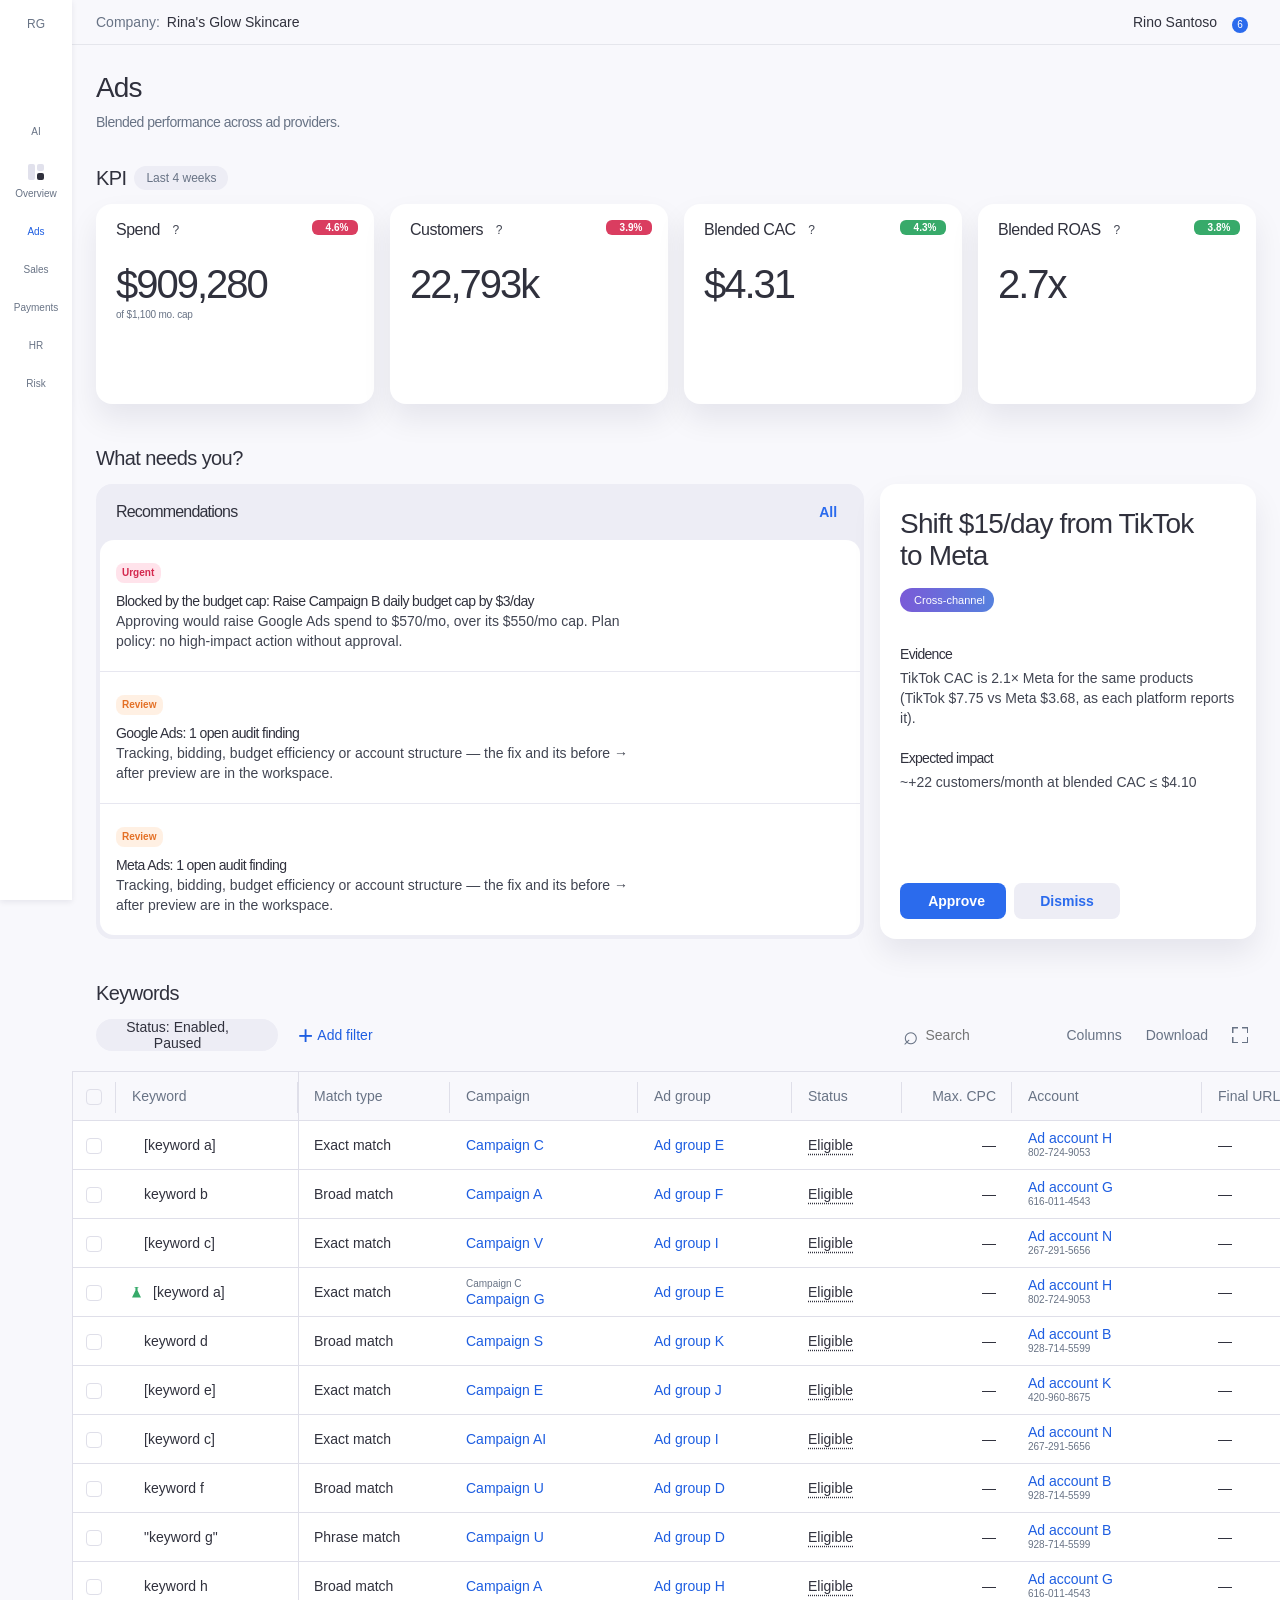
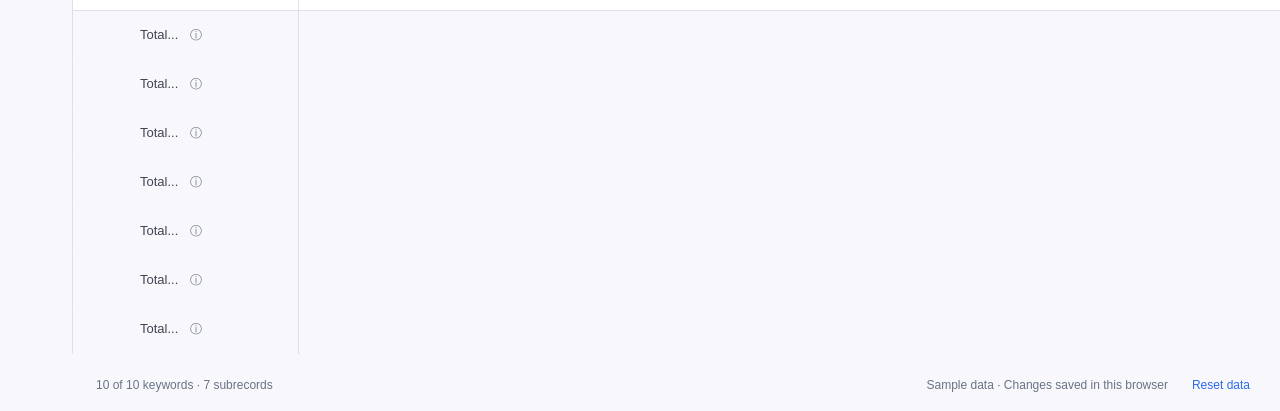
==== index.html @ 24019def "Add files via upload" ====
<!doctype html>
<html lang="en">
<head><meta charset="utf-8"><meta name="viewport" content="width=device-width, initial-scale=1"><meta name="theme-color" content="#f8f8fc"><title>Ads · Rina's Glow Skincare</title><link rel="stylesheet" href="styles.css"><link rel="stylesheet" href="themes.css"><link rel="stylesheet" href="variant.css"></head>
<body class="layout-fixed">
<aside class="sidebar" aria-label="Main navigation">
  <div class="brand"><img src="assets/imgEllipse3.svg" data-light-src="assets/imgEllipse3.svg" data-dark-src="assets/dark/imgEllipse3.svg" alt=""><span>RG</span></div>
  <div class="sidebar-company"><p>Rina's Glow Skincare</p><span>Partner Portal</span></div>
  <button class="rail-toggle" aria-label="Expand navigation" aria-expanded="false" aria-controls="main-navigation"><img src="assets/imgFrame49.svg" data-light-src="assets/imgFrame49.svg" data-dark-src="assets/dark/imgFrame49.svg" alt=""></button>
  <img class="rail-rule compact-rule" src="assets/imgVector14.svg" data-light-src="assets/imgVector14.svg" data-dark-src="assets/dark/imgVector14.svg" alt="">
  <img class="rail-rule expanded-rule" src="assets/menu-divider.svg" data-light-src="assets/menu-divider.svg" data-dark-src="assets/dark/menu-divider.svg" alt="">
  <nav id="main-navigation"><button data-section="AI"><img src="assets/imgAi1.svg" data-light-src="assets/imgAi1.svg" data-dark-src="assets/dark/imgAi1.svg" alt=""><span>AI</span></button><button data-section="Overview"><span class="overview-icon"><i></i><i></i><i></i></span><span>Overview</span></button><button class="active" aria-current="page" data-section="Ads"><img src="assets/imgAds1.svg" data-light-src="assets/imgAds1.svg" data-dark-src="assets/dark/imgAds1.svg" alt=""><span>Ads</span></button><button data-section="Sales"><img src="assets/imgSales1.svg" data-light-src="assets/imgSales1.svg" data-dark-src="assets/dark/imgSales1.svg" alt=""><span>Sales</span></button><button data-section="Payments"><img src="assets/imgPayments1.svg" data-light-src="assets/imgPayments1.svg" data-dark-src="assets/dark/imgPayments1.svg" alt=""><span>Payments</span></button><button data-section="HR"><img src="assets/imgHr1.svg" data-light-src="assets/imgHr1.svg" data-dark-src="assets/dark/imgHr1.svg" alt=""><span>HR</span></button><button data-section="Risk"><img src="assets/imgRisk1.svg" data-light-src="assets/imgRisk1.svg" data-dark-src="assets/dark/imgRisk1.svg" alt=""><span>Risk</span></button></nav>
</aside>
<div class="app">
<header class="topbar"><div class="topbar-inner"><button class="company" id="company"><span>Company:</span> Rina's Glow Skincare <img src="assets/imgVector13.svg" alt=""></button><div class="account-tools"><button id="profile"><img src="assets/imgFrame59.svg" alt=""><span>Rino Santoso</span><img src="assets/imgFrame61.svg" alt=""></button><button id="notifications" class="notification" aria-label="Notifications, 6 unread"><img src="assets/imgNotifications1.svg" alt=""><span>6</span></button><button id="theme" aria-label="Switch color theme"><img src="assets/imgSun1.svg" alt=""></button></div></div></header>
<main>
<div class="content">
  <div class="page-title"><h1>Ads</h1><p>Blended performance across ad providers.</p></div>
  <section class="kpi-section" aria-labelledby="kpi-title"><div class="section-heading"><h2 id="kpi-title">KPI</h2><span class="period">Last 4 weeks</span></div><div class="kpi-grid" id="kpis"></div></section>
  <section class="needs-section" aria-labelledby="needs-title"><h2 id="needs-title">What needs you?</h2><div class="needs-grid">
    <article class="recommendations"><header><h3>Recommendations</h3><button class="text-button" id="all-recommendations">All <img src="assets/imgVector6.svg" alt=""></button></header><div class="recommendation-list">
      <button class="recommendation" data-recommendation="0"><span class="badge urgent"><img src="assets/imgIcMExclamationFilled.svg" alt="">Urgent</span><strong>Blocked by the budget cap: Raise Campaign B daily budget cap by $3/day</strong><p>Approving would raise Google Ads spend to $570/mo, over its $550/mo cap. Plan policy: no high-impact action without approval.</p></button>
      <button class="recommendation" data-recommendation="1"><span class="badge review"><img src="assets/imgIcMExclamationFilled1.svg" alt="">Review</span><strong>Google Ads: 1 open audit finding</strong><p>Tracking, bidding, budget efficiency or account structure — the fix and its before → after preview are in the workspace.</p></button>
      <button class="recommendation" data-recommendation="2"><span class="badge review"><img src="assets/imgIcMExclamationFilled2.svg" alt="">Review</span><strong>Meta Ads: 1 open audit finding</strong><p>Tracking, bidding, budget efficiency or account structure — the fix and its before → after preview are in the workspace.</p></button>
    </div></article>
    <article class="proposal"><h3>Shift $15/day from TikTok to Meta</h3><span class="cross-channel"><img src="assets/imgGroup.svg" alt="">Cross-channel</span><div class="proposal-copy"><h4>Evidence</h4><p>TikTok CAC is 2.1× Meta for the same products (TikTok $7.75 vs Meta $3.68, as each platform reports it).</p><h4>Expected impact</h4><p>~+22 customers/month at blended CAC ≤ $4.10</p></div><div class="proposal-actions" id="proposal-actions"><button class="primary" id="approve"><img src="assets/imgVector11.svg" alt="">Approve</button><button class="secondary" id="dismiss">Dismiss</button></div></article>
  </div></section>
</div>
<section class="keywords" id="keywords" aria-labelledby="keywords-title">
  <div class="keywords-heading"><h2 id="keywords-title">Keywords</h2><span id="result-count" aria-live="polite"></span></div>
  <div class="table-toolbar"><div class="filter-tools"><span class="filter-chip" id="status-chip"><button id="status-filter">Status: Enabled, Paused</button><button id="remove-status" aria-label="Remove status filter"><img src="assets/filter-remove.svg" alt=""></button></span><button class="chip" id="add-filter"><span class="plus">+</span> Add filter</button><span id="filter-chips"></span></div><div class="table-tools"><label class="search"><span aria-hidden="true">⌕</span><input type="search" id="search" aria-label="Search keywords" placeholder="Search"></label><button id="columns" title="Choose columns">Columns</button><button id="download" title="Download filtered rows as CSV">Download</button><button id="expand" aria-label="Expand table" title="Expand table"><span class="expand-icon" aria-hidden="true"></span></button></div></div>
  <div class="bulk-bar" id="bulk-bar" hidden><strong id="selection-count"></strong><button data-bulk="Enabled">Enable</button><button data-bulk="Paused">Pause</button><button id="clear-selection">Clear selection</button></div>
  <div class="table-scroll" tabindex="0" role="region" aria-label="Keywords table, scroll horizontally to see all columns"><table id="keyword-table"><caption class="sr-only">Advertising keywords and performance, transcribed from the supplied table.</caption><colgroup id="table-cols"></colgroup><thead id="table-head"></thead><tbody id="table-body"></tbody></table></div>
  <footer class="table-footer"><span id="table-count"></span><span>Sample data · Changes saved in this browser</span><button id="reset">Reset data</button></footer>
</section>
</main>
</div>
<dialog id="dialog"><div class="dialog-heading"><h2 id="dialog-title"></h2><button id="dialog-close" aria-label="Close dialog">×</button></div><div id="dialog-content"></div></dialog><div id="toast" role="status" hidden></div>
<script src="data.js"></script><script src="app.js"></script>
</body></html>
---- styles.css ----
@font-face{font-family:Onest;src:url('assets/onest-400.ttf') format('truetype');font-weight:400;font-display:swap}@font-face{font-family:Onest;src:url('assets/onest-500.ttf') format('truetype');font-weight:500;font-display:swap}@font-face{font-family:Onest;src:url('assets/onest-600.ttf') format('truetype');font-weight:600;font-display:swap}
:root{--bg:#f8f8fc;--card:#fff;--accent:#ededf5;--ink:#30313d;--muted:#687385;--secondary:#414552;--blue:#2b6bed;--line:#e7e7f0;--rail:72px;--shadow:0 15px 30px rgba(8,16,52,.08)}*{box-sizing:border-box}body{margin:0;font-family:Onest,Arial,sans-serif;font-size:14px;color:var(--ink);background:var(--bg)}button,input,select{font:inherit}button{border:0;color:inherit;background:none;cursor:pointer}button:disabled{cursor:default;opacity:.45}button:focus-visible,a:focus-visible,input:focus-visible,select:focus-visible,[tabindex]:focus-visible{outline:2px solid var(--blue);outline-offset:3px}button:hover{filter:brightness(.97)}h1,h2,h3,h4,p{margin:0}h1{font-size:28px;line-height:32px;font-weight:500;letter-spacing:-.84px}h2{font-size:20px;line-height:28px;font-weight:500;letter-spacing:-.6px}img{display:block;max-width:none}button{display:inline-flex;align-items:center;justify-content:center;gap:7px}button.text-button{color:var(--blue);font-weight:600;padding:6px 0}.sidebar{position:fixed;z-index:30;inset:0 auto 0 0;width:var(--rail);background:var(--card);box-shadow:0 2px 6px #08103414;display:flex;align-items:center;flex-direction:column}.brand{position:relative;margin:8px 0 12px;width:32px;height:32px;display:grid;place-items:center}.brand img{position:absolute;inset:0}.brand span{position:relative;font-size:12px;font-weight:500;color:var(--muted)}.rail-toggle{padding:0;width:32px;height:24px}.rail-rule{margin-top:20px}.sidebar nav{width:100%;display:flex;flex-direction:column;gap:22px;margin-top:26px}.sidebar nav button{flex-direction:column;gap:4px;width:100%;padding:0;color:var(--muted);font-size:10px;font-weight:500;line-height:12px}.sidebar nav button.active{color:#1e5ee1}.overview-icon{position:relative;width:24px;height:24px}.overview-icon i{position:absolute;background:#dfdfeb;border-radius:2px;width:7px;height:7px;left:13px;top:4px}.overview-icon i:first-child{height:16px;left:4px}.overview-icon i:last-child{top:13px;background:#30313d}.app{margin-left:var(--rail);min-width:0}.topbar{height:44px;padding:0 16px 0 24px;display:flex;align-items:center;justify-content:space-between;box-shadow:0 1px 0 #08103414}.company{padding:0;font-weight:500;white-space:nowrap}.company>span{color:var(--muted)}.company>img{margin-left:3px}.account-tools{display:flex;align-items:center;gap:20px}.account-tools button{padding:0}.notification{position:relative}.notification>span{position:absolute;right:-4px;top:-5px;background:var(--blue);border-radius:8px;color:#fff;font-size:10px;line-height:16px;min-width:16px}.content{padding:28px 24px 0;width:100%}.page-title p{margin-top:8px;font-size:14px;line-height:20px;color:var(--muted);letter-spacing:-.5px}.kpi-section{margin-top:32px}.section-heading{display:flex;align-items:center;gap:8px;margin-bottom:12px}.period{border-radius:12px;background:var(--accent);padding:4px 12px;font-size:12px;line-height:16px;font-weight:500;color:var(--muted)}.kpi-grid{display:grid;grid-template-columns:repeat(4,minmax(0,1fr));gap:16px}.kpi{position:relative;overflow:hidden;height:200px;background:var(--card);border-radius:16px;box-shadow:var(--shadow);padding:16px 20px}.kpi-label{font-size:16px;font-weight:500;line-height:20px;letter-spacing:-.48px;display:flex;gap:6px;align-items:center}.info{position:relative;padding:0;width:20px;height:20px;font-size:12px;color:#717981}.info img{position:absolute;inset:0}.info span{position:relative}.kpi-value{margin-top:24px;font-size:40px;font-weight:400;line-height:40px;letter-spacing:-2px;white-space:nowrap}.kpi-note{font-size:10px;line-height:14px;letter-spacing:-.2px;font-weight:500;color:var(--muted);margin-top:4px}.delta{position:absolute;top:16px;right:16px;display:flex;align-items:center;justify-content:center;gap:4px;border-radius:6px;width:46px;padding:2px;background:#37aa6a;color:white;font-size:10px;font-weight:600}.delta.negative{background:#da3d60}.delta.negative img{transform:scaleY(-1)}.kpi-chart{position:absolute;left:0;top:129px;width:282px;height:151px;transform:scaleX(var(--graph-scale,1));transform-origin:left top;pointer-events:none}.kpi-chart img{position:absolute;top:0;left:0}.kpi-chart img.line{top:-1px}.kpi-chart.reverse{transform:scaleX(calc(-1 * var(--graph-scale,1)));transform-origin:center top;left:calc((100% - 282px)/2)}.plot-button{position:absolute;right:16px;bottom:16px;font-size:12px;font-weight:600;color:var(--blue);padding:0;line-height:20px}.needs-section{margin-top:40px}.needs-section>h2{margin-bottom:12px}.needs-grid{display:grid;grid-template-columns:2.043fr 1fr;gap:16px}.recommendations{padding:0 4px 4px;background:var(--accent);border-radius:16px;overflow:hidden;min-height:446px}.recommendations header{height:56px;display:flex;align-items:center;justify-content:space-between;padding:0 16px}.recommendations h3{font-size:16px;line-height:20px;letter-spacing:-.8px;font-weight:500}.recommendation-list{background:var(--card);border-radius:14px;overflow:hidden}.recommendation{display:block;text-align:left;width:100%;min-height:128px;padding:20px 16px;border-bottom:1px solid var(--line)}.recommendation:last-child{border:0}.recommendation strong{display:block;font-size:14px;font-weight:500;line-height:20px;letter-spacing:-.6px;margin-top:8px;max-width:650px}.recommendation p{font-size:14px;line-height:20px;color:var(--secondary);max-width:520px}.badge{display:inline-flex;align-items:center;padding:0 7px 0 4px;border-radius:8px;gap:2px;line-height:20px;font-size:10px;font-weight:600}.urgent{background:#ff508429;color:#d4284e}.review{background:#ffa25029;color:#e47026}.proposal{min-height:442px;padding:24px 20px 20px;background:var(--card);border-radius:16px;box-shadow:var(--shadow);display:flex;flex-direction:column;align-items:flex-start}.proposal>h3{font-size:28px;line-height:32px;font-weight:500;letter-spacing:-.84px;max-width:310px}.cross-channel{display:inline-flex;align-items:center;gap:5px;background:linear-gradient(90deg,#7a5bd7,#5681de);color:#fff;border-radius:12px;font-size:11px;line-height:24px;padding:0 9px;margin-top:16px}.proposal-copy{margin-top:32px;font-size:14px;line-height:20px}.proposal h4{font-weight:500;letter-spacing:-.7px;margin-bottom:4px}.proposal-copy p{color:var(--secondary)}.proposal h4:not(:first-child){margin-top:20px}.proposal-actions{display:flex;gap:8px;margin-top:auto;padding-top:24px;flex-wrap:wrap}.primary,.secondary{height:36px;min-width:106px;border-radius:8px;padding:0 14px;font-weight:600}.primary{background:var(--blue);color:white}.secondary{background:var(--accent);color:var(--blue)}.keywords{margin-top:40px;min-width:0}.keywords-heading{padding:0 24px 12px;display:flex;align-items:center;gap:14px}.keywords-heading>span{font-size:12px;color:var(--muted)}.table-toolbar{min-height:52px;padding:10px 14px;display:flex;gap:10px;align-items:center;justify-content:space-between;background:var(--accent);flex-wrap:wrap}.filter-tools,.table-tools{display:flex;gap:8px;align-items:center;flex-wrap:wrap}.chip{height:32px;padding:4px 12px;background:var(--card);border-radius:18px;color:var(--muted);font-weight:500;white-space:nowrap}.plus{font-size:26px;line-height:16px;font-weight:400}.table-tools>button{padding:6px 8px;color:var(--muted)}#expand{font-size:22px}.search{display:flex;align-items:center;gap:6px;max-width:170px;color:var(--muted)}.search>span{font-size:26px}.search input{width:125px;background:transparent;border:0;border-bottom:1px solid transparent;padding:5px 0;color:var(--ink)}.search input:focus{border-bottom-color:var(--blue);outline:0}.table-scroll{width:100%;max-width:100%;overflow:auto;scrollbar-color:#b1b1bb var(--accent);scrollbar-width:thin;padding-bottom:5px}.table-scroll::-webkit-scrollbar{height:10px}.table-scroll::-webkit-scrollbar-track{background:var(--accent)}.table-scroll::-webkit-scrollbar-thumb{border:2px solid var(--accent);background:#b1b1bb;border-radius:8px}table{table-layout:fixed;border-collapse:separate;border-spacing:0;width:100%;min-width:2540px;font-size:14px;font-weight:500;font-variant-numeric:tabular-nums}th,td{height:49px;white-space:nowrap;overflow:hidden;text-overflow:ellipsis;padding:8px 16px;border-bottom:1px solid var(--line);text-align:left;background:var(--card)}th{background:var(--bg);height:48px;color:var(--muted);font-weight:500;position:relative}th::after{position:absolute;content:'';right:0;top:10px;height:31px;border-right:1px solid #d1d1e4}th button{padding:0;min-height:28px;max-width:100%;text-align:inherit;justify-content:inherit;font-weight:500}th[aria-sort=ascending] button:after{content:'↑';font-size:12px}th[aria-sort=descending] button:after{content:'↓';font-size:12px}.numeric{text-align:right}.numeric button{justify-content:flex-end;width:100%}.check{position:sticky;left:0;width:44px;z-index:3;padding:0 14px}.identity{position:sticky;left:44px;z-index:2;box-shadow:1px 0 0 var(--line)}thead .identity,thead .check{z-index:5}.identity .keyword-name{display:flex;align-items:center;gap:12px;justify-content:flex-start;padding:0;font-weight:500;width:100%}.keyword-dot{flex:0 0 7px;width:7px;height:7px;background:#37aa6a;border-radius:50%}.keyword-dot.paused{background:#b1b1bb}.experiment{color:#37aa6a;width:7px;font-size:13px}.keyword-name .keyword-label{overflow:hidden;text-overflow:ellipsis}.link{padding:0;color:#1e5ee1;text-align:left;justify-content:flex-start;font-weight:500}.subline{display:block;font-size:10px;font-weight:400;line-height:14px;color:var(--muted)}.status-button{padding:0;text-decoration:underline dotted;text-underline-offset:4px}.row-selected td{background:#eef3ff}tbody tr:hover td{background:#f5f7ff}input[type=checkbox]{width:16px;height:16px;margin:0;vertical-align:middle;accent-color:var(--blue);cursor:pointer}tfoot td{background:var(--bg);color:var(--secondary);font-weight:400}tfoot .identity{font-size:13px}tfoot .total-info{color:var(--muted);margin-left:8px;font-size:12px}.bulk-bar{padding:10px 16px;background:#e5edff;display:flex;align-items:center;gap:20px;color:#1e5ee1}.bulk-bar[hidden]{display:none}.bulk-bar button{padding:5px}.table-footer{min-height:52px;padding:12px 24px;display:flex;align-items:center;gap:18px;color:var(--muted);font-size:12px}.table-footer>span:nth-child(2){margin-left:auto}.table-footer button{font-size:12px;color:var(--blue)}.empty-cell{text-align:center;padding:40px}.keywords.expanded{position:fixed;inset:0;z-index:60;margin:0;display:flex;flex-direction:column;background:var(--bg)}.expanded .keywords-heading{padding-top:18px}.expanded .table-scroll{flex:1}.sr-only{position:absolute;width:1px;height:1px;overflow:hidden;clip:rect(0,0,0,0)}dialog{width:min(560px,calc(100% - 32px));max-height:85vh;padding:24px;background:var(--card);color:var(--ink);border:0;border-radius:16px;box-shadow:0 20px 80px #08103433}dialog::backdrop{background:#22263855}.dialog-heading{display:flex;align-items:center;justify-content:space-between;gap:12px;margin-bottom:24px}.dialog-heading button{font-size:28px;width:32px;height:32px;color:var(--muted)}#dialog-content{font-size:14px;line-height:22px}#dialog-content p+p{margin-top:12px}.form-stack{display:flex;flex-direction:column;gap:16px}.form-stack label{display:flex;flex-direction:column;gap:6px}.form-stack input,.form-stack select{width:100%;padding:10px;border:1px solid #d1d1e4;border-radius:8px;color:var(--ink);background:var(--card)}.dialog-actions{display:flex;gap:8px;justify-content:flex-end;margin-top:24px}.column-options{display:grid;grid-template-columns:1fr 1fr;gap:14px}.column-options label{display:flex;gap:10px;align-items:center}.detail-grid{display:grid;grid-template-columns:1fr 1fr;gap:14px}.detail-grid div{padding:12px;background:var(--bg);border-radius:8px}.detail-grid dt{color:var(--muted);font-size:12px}.detail-grid dd{margin:4px 0 0;font-weight:500}.dialog-notice{font-size:12px;color:var(--muted);margin-top:20px}#toast{position:fixed;z-index:100;bottom:24px;left:50%;transform:translateX(-50%);background:#30313d;color:#fff;padding:12px 20px;border-radius:10px;box-shadow:var(--shadow);max-width:calc(100% - 32px)}body.dark{--bg:#1d1e26;--card:#272832;--accent:#32333f;--ink:#ededf5;--muted:#adb3c2;--secondary:#c3c7d2;--line:#393a47;--shadow:none}.dark .row-selected td,.dark tbody tr:hover td{background:#313c55}.dark .link{color:#8eb3ff}
@media(min-width:1600px){.kpi-value{font-size:44px}.recommendation p{max-width:720px}.proposal>h3{max-width:380px}}@media(max-width:1100px){.account-tools{gap:12px}.kpi-grid{grid-template-columns:repeat(2,minmax(0,1fr))}.needs-grid{grid-template-columns:1.6fr 1fr}.proposal>h3{font-size:24px;line-height:28px}.recommendation{min-height:145px}.recommendations{min-height:0}.proposal{height:100%}.proposal-copy{margin-top:24px}.table-tools{margin-left:auto}.kpi-label{font-size:16px}}@media(max-width:700px){:root{--rail:0px}.sidebar{display:none}.topbar{height:48px;padding:0 16px}.company{font-size:12px}.company>span{display:none}.account-tools #profile{display:none}.account-tools{gap:14px}.content{padding:24px 16px 0}.kpi-section{margin-top:24px}.kpi-grid{gap:12px}.kpi{padding:16px 12px;height:180px}.kpi-label{font-size:12px;letter-spacing:-.4px;gap:4px}.delta{top:48px;right:12px;width:40px;font-size:9px}.kpi-value{font-size:29px;line-height:36px;margin-top:30px;letter-spacing:-1.5px}.kpi-chart{top:125px}.plot-button{bottom:10px}.kpi-note{font-size:9px}.needs-section{margin-top:28px}.needs-grid{grid-template-columns:1fr}.recommendation{min-height:140px}.recommendation strong,.recommendation p{font-size:13px}.proposal{min-height:360px}.proposal>h3{max-width:100%}.proposal-copy{margin-top:24px}.keywords{margin-top:28px}.keywords-heading{padding-left:16px}.table-toolbar{padding:10px}.filter-tools{gap:6px}.chip{font-size:12px;padding:4px 10px}.table-tools{width:100%;justify-content:space-between}.search{margin-right:auto}.table-footer{padding:12px 16px;flex-wrap:wrap;gap:8px}.table-footer>span:nth-child(2){order:3;width:100%;margin:0}.table-footer button{margin-left:auto}.identity{left:44px}.bulk-bar{gap:10px;font-size:12px}.column-options{grid-template-columns:1fr 1fr}}

/* Keep long source column labels readable. */
th button{white-space:normal;line-height:16px}
.expand-icon{width:16px;height:16px;display:block;background:linear-gradient(currentColor,currentColor) left top/6px 1.5px no-repeat,linear-gradient(currentColor,currentColor) left top/1.5px 6px no-repeat,linear-gradient(currentColor,currentColor) right top/6px 1.5px no-repeat,linear-gradient(currentColor,currentColor) right top/1.5px 6px no-repeat,linear-gradient(currentColor,currentColor) left bottom/6px 1.5px no-repeat,linear-gradient(currentColor,currentColor) left bottom/1.5px 6px no-repeat,linear-gradient(currentColor,currentColor) right bottom/6px 1.5px no-repeat,linear-gradient(currentColor,currentColor) right bottom/1.5px 6px no-repeat}
.experiment{position:relative;height:11px;width:9px;flex:0 0 9px;clip-path:polygon(27% 0,73% 0,73% 10%,62% 10%,62% 36%,100% 100%,0 100%,38% 36%,38% 10%,27% 10%);background:#37aa6a}

/* Expanded navigation — Figma Menu 40:2022; compact rail remains 72px. */
.sidebar-company,.expanded-rule{display:none}
.sidebar{overflow-x:clip}
body.nav-expanded{--rail:220px}
.nav-expanded .brand{align-self:flex-start;margin-left:20px}
.nav-expanded .sidebar-company{display:block;position:absolute;top:11px;left:59px;white-space:nowrap;font-weight:500}
.sidebar-company p{font-size:14px;line-height:12px;color:var(--ink)}
.sidebar-company span{display:block;margin-top:3px;font-size:10px;line-height:12px;color:var(--muted)}
.nav-expanded .rail-toggle{align-self:flex-end;margin-right:8px;width:24px}
.nav-expanded .rail-toggle img{transform:scaleX(-1)}
.nav-expanded .compact-rule{display:none}
.nav-expanded .expanded-rule{display:block;align-self:flex-start}
.nav-expanded .sidebar nav{gap:24px;margin-top:27px}
.nav-expanded .sidebar nav button{flex-direction:row;justify-content:flex-start;gap:4px;height:24px;padding-left:24px;font-size:14px;line-height:12px}
@media(max-width:700px){body.nav-expanded{--rail:0px}}

/* Updated Figma colors, filters, and expandable table records. */
:root{--border:#dfdfe9;--menu-secondary:#e1e1ec}
.overview-icon i{background:var(--menu-secondary)}
.overview-icon i:last-child{background:var(--ink)}
.nav-expanded .sidebar nav button{gap:12px}
.info{color:var(--secondary)}
.plot-button{opacity:0;pointer-events:none;transition:opacity 140ms ease;gap:4px}
.kpi:hover .plot-button,.kpi:focus-within .plot-button{opacity:1;pointer-events:auto}
.table-toolbar{background:var(--bg);padding:0 24px 20px;align-items:flex-start;min-height:52px}
.filter-tools{gap:8px}
.filter-chip,.filter-tools .chip{background:var(--accent);color:var(--ink);border-radius:18px;font-weight:500}
.filter-chip{display:inline-flex;align-items:center;gap:4px;height:32px;padding:4px 12px}
.filter-chip[hidden]{display:none}
.filter-chip>button{padding:0;line-height:16px}
.filter-chip>#remove-status{height:24px;flex:0 0 15px}
.filter-tools #add-filter{background:transparent;color:#1e5ee1;gap:4px}
.table-tools{min-height:32px}
th,td{border-bottom-color:var(--border)}
th{border-top:1px solid var(--border)}
th::after{border-right-color:var(--border)}
th:first-child,td:first-child{border-left:1px solid var(--border)}
th:last-child,td:last-child{border-right:1px solid var(--border)}
.identity{box-shadow:1px 0 0 var(--border)}
.check{padding-inline:13px;text-overflow:clip}
input[type=checkbox]{appearance:none;-webkit-appearance:none;display:inline-grid;place-content:center;width:16px;height:16px;border:1px solid var(--border);border-radius:4px;background:transparent;flex-shrink:0}
input[type=checkbox]:checked,input[type=checkbox]:indeterminate{background:var(--blue);border-color:var(--blue)}
input[type=checkbox]:checked::after{content:'';width:4px;height:8px;border:solid white;border-width:0 2px 2px 0;transform:rotate(45deg);margin-top:-2px}
input[type=checkbox]:indeterminate::after{content:'';width:8px;height:2px;background:white}
input[type=checkbox]:disabled{opacity:.5;cursor:default}
.keyword-identity{display:flex;align-items:center;gap:4px;min-width:0}
.keyword-identity .keyword-name{min-width:0;flex:1}
.row-disclosure{flex:0 0 24px;width:24px;height:32px;padding:0;border-radius:4px}
.row-disclosure:hover{background:var(--accent)}
.row-disclosure[aria-expanded=false] img{transform:rotate(-90deg)}
tr.subrecord[hidden]{display:none}
tr.subrecord td,tbody tr.subrecord:hover td{background:var(--bg);color:var(--secondary);font-weight:400;border-bottom-color:transparent}
tr.subrecord .identity{padding-left:24px;font-size:13px}
.total-info{margin-left:8px;color:var(--muted);font-size:12px}
body.dark{--border:#393a47;--menu-secondary:#535563}
@media(max-width:700px){.table-toolbar{padding-inline:16px}.filter-tools{gap:6px}.filter-chip{font-size:12px}}
@media(prefers-reduced-motion:reduce){.plot-button{transition:none}}
@media(forced-colors:active){input[type=checkbox]{appearance:auto}input[type=checkbox]::after{display:none}}
---- themes.css ----
/* Figma Color collection: Light 16:1 / Dark 16:2.
   Accent · Merchant: Light 16:3 / Dark 16:4. */
:root {
  --question-surface: #e1e1ec;
  --question-foreground: #414552;
  --viz-status-green: #37aa6a;
  --viz-status-red: #da3d60;
  --primary-strong: #1e5ee1;
  --avatar-surface: #ededf5;
}

body.dark {
  --bg: #10111a;
  --card: #1a1b25;
  --ink: #ebeef1;
  --muted: #9a9aad;
  --secondary: #ebeef1;
  --accent: #262636;
  --border: #3b3b50;
  --line: #3b3b50;
  --blue: #6b9fff;
  --primary-strong: #9abfff;
  --menu-secondary: #303040;
  --question-surface: #303040;
  --question-foreground: #ebeef1;
  --viz-status-green: #6ccf95;
  --viz-status-red: #f27d95;
  --avatar-surface: #262636;
}

.info { color: var(--question-foreground); }
.delta { background: var(--viz-status-green); }
.delta.negative { background: var(--viz-status-red); }
.sidebar nav button.active { color: var(--primary-strong); }
---- variant.css ----
/* Alternative layout: freeze the 1280px composition, keep the table fluid. */
.layout-fixed .plot-button {
  opacity: 0;
  pointer-events: none;
  transition: opacity 140ms ease;
}

.layout-fixed .kpi:hover .plot-button,
.layout-fixed .kpi:focus-within .plot-button {
  opacity: 1;
  pointer-events: auto;
}

.layout-fixed .topbar { padding: 0; }
.topbar-inner {
  display: flex;
  align-items: center;
  justify-content: space-between;
  width: 100%;
  height: 100%;
  padding: 0 16px 0 24px;
  margin-inline: auto;
}

@media (min-width: 1281px) {
  /* 1280px reference viewport minus the compact 72px navigation rail. */
  .layout-fixed .content,
  .layout-fixed .topbar-inner,
  .layout-fixed .keywords:not(.expanded) .keywords-heading {
    width: 100%;
    max-width: 1208px;
    margin-inline: auto;
  }
  .layout-fixed .kpi-value { font-size: 40px; }
  .layout-fixed .keywords:not(.expanded) .table-toolbar {
    padding-inline: max(24px, calc((100% - 1208px) / 2 + 24px));
  }
  .layout-fixed .recommendation p { max-width: 520px; }
  .layout-fixed .proposal > h3 { max-width: 310px; }
}

@media (max-width: 700px) {
  .topbar-inner { padding-inline: 16px; }
}

@media (prefers-reduced-motion: reduce) {
  .layout-fixed .plot-button { transition: none; }
}
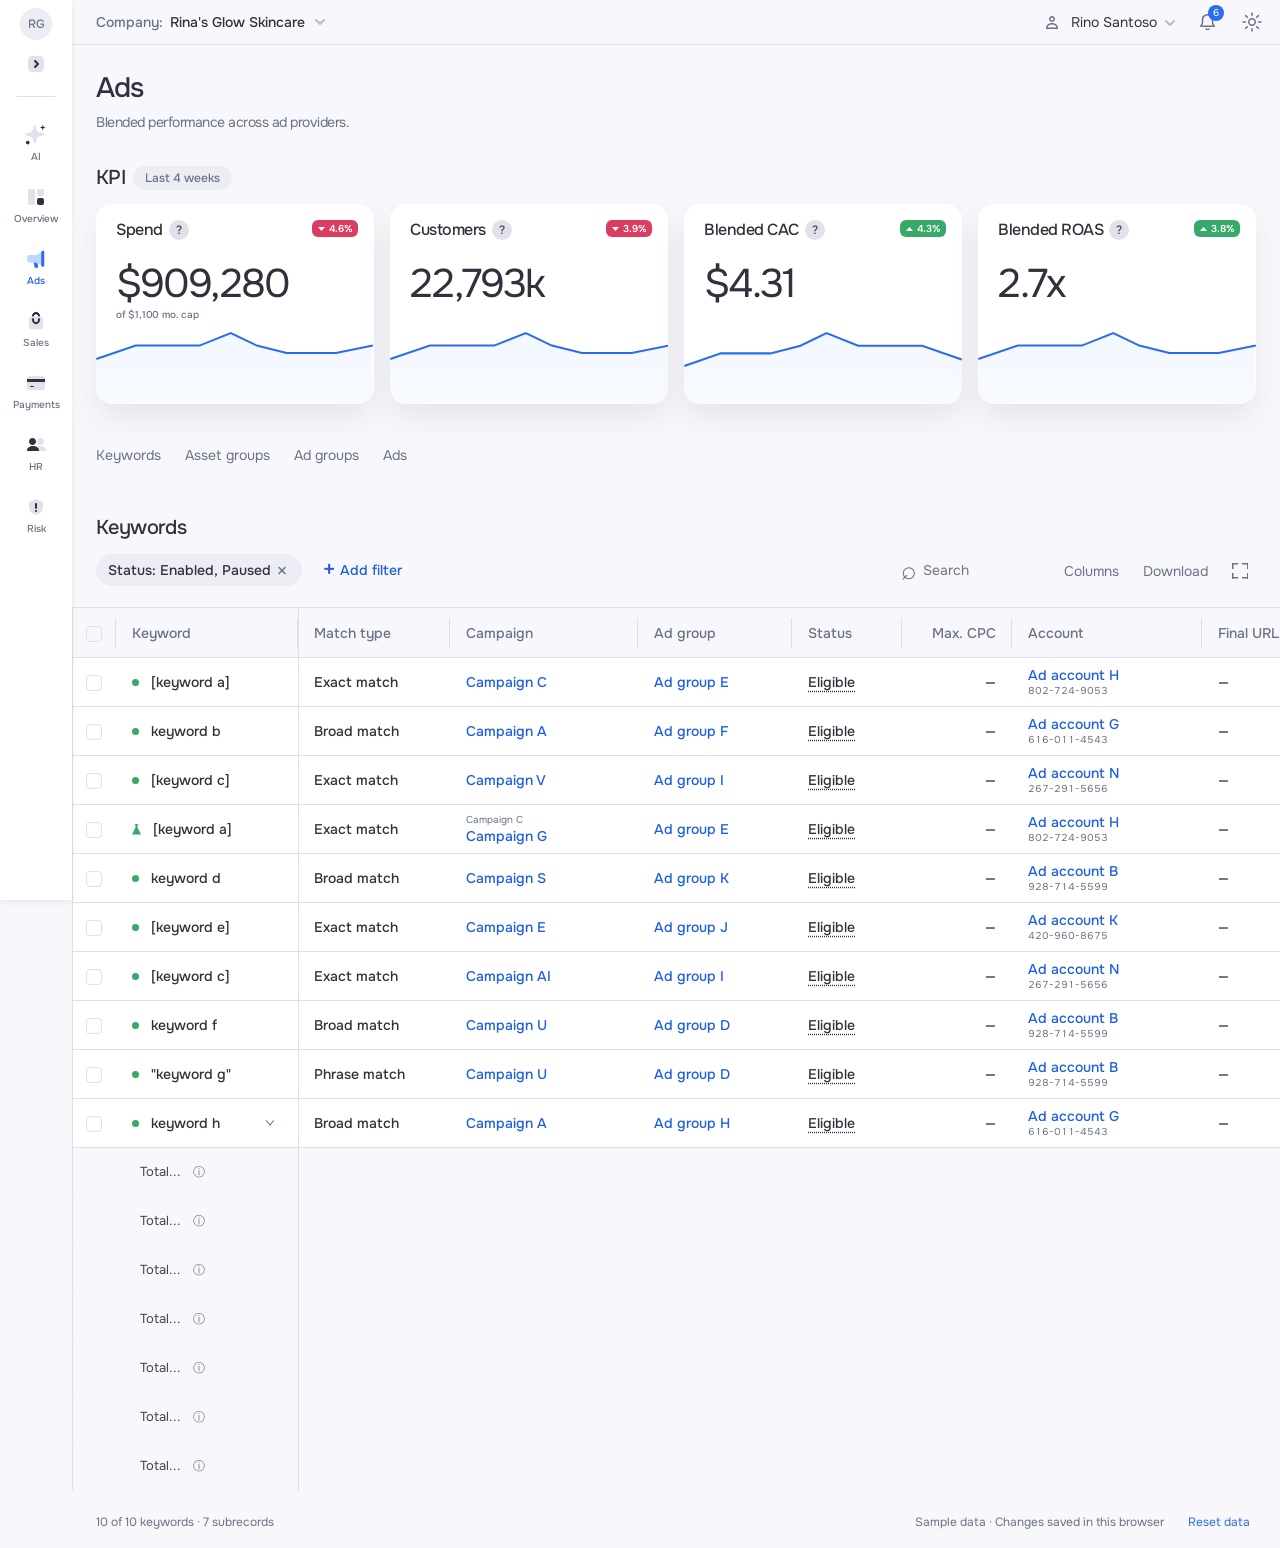
==== commit c08a664b: "Add files via upload" ====
--- a/index.html
+++ b/index.html
@@ -1,6 +1,6 @@
 <!doctype html>
 <html lang="en">
-<head><meta charset="utf-8"><meta name="viewport" content="width=device-width, initial-scale=1"><meta name="theme-color" content="#f8f8fc"><title>Ads · Rina's Glow Skincare</title><link rel="stylesheet" href="styles.css"><link rel="stylesheet" href="themes.css"><link rel="stylesheet" href="variant.css"></head>
+<head><meta charset="utf-8"><meta name="viewport" content="width=device-width, initial-scale=1"><meta name="theme-color" content="#f8f8fc"><title>Ads · Rina's Glow Skincare</title><link rel="stylesheet" href="styles.css"><link rel="stylesheet" href="themes.css"><link rel="stylesheet" href="variant.css"><link rel="stylesheet" href="examples.css"></head>
 <body class="layout-fixed">
 <aside class="sidebar" aria-label="Main navigation">
   <div class="brand"><img src="assets/imgEllipse3.svg" data-light-src="assets/imgEllipse3.svg" data-dark-src="assets/dark/imgEllipse3.svg" alt=""><span>RG</span></div>
@@ -16,16 +16,8 @@
 <div class="content">
   <div class="page-title"><h1>Ads</h1><p>Blended performance across ad providers.</p></div>
   <section class="kpi-section" aria-labelledby="kpi-title"><div class="section-heading"><h2 id="kpi-title">KPI</h2><span class="period">Last 4 weeks</span></div><div class="kpi-grid" id="kpis"></div></section>
-  <section class="needs-section" aria-labelledby="needs-title"><h2 id="needs-title">What needs you?</h2><div class="needs-grid">
-    <article class="recommendations"><header><h3>Recommendations</h3><button class="text-button" id="all-recommendations">All <img src="assets/imgVector6.svg" alt=""></button></header><div class="recommendation-list">
-      <button class="recommendation" data-recommendation="0"><span class="badge urgent"><img src="assets/imgIcMExclamationFilled.svg" alt="">Urgent</span><strong>Blocked by the budget cap: Raise Campaign B daily budget cap by $3/day</strong><p>Approving would raise Google Ads spend to $570/mo, over its $550/mo cap. Plan policy: no high-impact action without approval.</p></button>
-      <button class="recommendation" data-recommendation="1"><span class="badge review"><img src="assets/imgIcMExclamationFilled1.svg" alt="">Review</span><strong>Google Ads: 1 open audit finding</strong><p>Tracking, bidding, budget efficiency or account structure — the fix and its before → after preview are in the workspace.</p></button>
-      <button class="recommendation" data-recommendation="2"><span class="badge review"><img src="assets/imgIcMExclamationFilled2.svg" alt="">Review</span><strong>Meta Ads: 1 open audit finding</strong><p>Tracking, bidding, budget efficiency or account structure — the fix and its before → after preview are in the workspace.</p></button>
-    </div></article>
-    <article class="proposal"><h3>Shift $15/day from TikTok to Meta</h3><span class="cross-channel"><img src="assets/imgGroup.svg" alt="">Cross-channel</span><div class="proposal-copy"><h4>Evidence</h4><p>TikTok CAC is 2.1× Meta for the same products (TikTok $7.75 vs Meta $3.68, as each platform reports it).</p><h4>Expected impact</h4><p>~+22 customers/month at blended CAC ≤ $4.10</p></div><div class="proposal-actions" id="proposal-actions"><button class="primary" id="approve"><img src="assets/imgVector11.svg" alt="">Approve</button><button class="secondary" id="dismiss">Dismiss</button></div></article>
-  </div></section>
 </div>
-<section class="keywords" id="keywords" aria-labelledby="keywords-title">
+<nav class="example-tabs" aria-label="Table examples"><a href="index.html">Keywords</a><a href="asset-groups.html">Asset groups</a><a href="ad-groups.html">Ad groups</a><a href="ads.html">Ads</a></nav><section class="keywords" id="keywords" aria-labelledby="keywords-title">
   <div class="keywords-heading"><h2 id="keywords-title">Keywords</h2><span id="result-count" aria-live="polite"></span></div>
   <div class="table-toolbar"><div class="filter-tools"><span class="filter-chip" id="status-chip"><button id="status-filter">Status: Enabled, Paused</button><button id="remove-status" aria-label="Remove status filter"><img src="assets/filter-remove.svg" alt=""></button></span><button class="chip" id="add-filter"><span class="plus">+</span> Add filter</button><span id="filter-chips"></span></div><div class="table-tools"><label class="search"><span aria-hidden="true">⌕</span><input type="search" id="search" aria-label="Search keywords" placeholder="Search"></label><button id="columns" title="Choose columns">Columns</button><button id="download" title="Download filtered rows as CSV">Download</button><button id="expand" aria-label="Expand table" title="Expand table"><span class="expand-icon" aria-hidden="true"></span></button></div></div>
   <div class="bulk-bar" id="bulk-bar" hidden><strong id="selection-count"></strong><button data-bulk="Enabled">Enable</button><button data-bulk="Paused">Pause</button><button id="clear-selection">Clear selection</button></div>
--- a/examples.css
+++ b/examples.css
@@ -0,0 +1,2 @@
+
+.example-tabs{display:flex;gap:24px;max-width:1208px;margin:32px auto 0;padding:0 24px;overflow:auto}.example-tabs a{color:var(--muted);text-decoration:none;padding:10px 0;white-space:nowrap}.example-tabs a[aria-current]{color:var(--blue);border-bottom:2px solid var(--blue)}.asset-preview{display:flex;gap:12px;align-items:center;margin:10px 0}.asset-image{background:var(--accent);color:var(--muted);width:120px;height:70px;display:grid;place-content:center;text-align:center;font-size:12px;border-radius:4px}.asset-image small{display:block;margin-top:8px}.asset-copy{font-size:12px;color:var(--muted);line-height:20px}.rich-cell{white-space:normal;line-height:20px}.strength{display:flex;align-items:center;gap:12px}.strength-ring{width:32px;height:32px;border:3px solid var(--accent);border-top-color:var(--blue);border-radius:50%;flex-shrink:0}.strength-ring.good{border-right-color:var(--blue);border-bottom-color:var(--blue)}.example-page td{height:74px}.example-page.assets td,.example-page.ads td{height:130px}.example-page .identity .keyword-name{color:var(--blue)}@media(max-width:700px){.example-tabs{padding:0 16px;gap:20px}}
